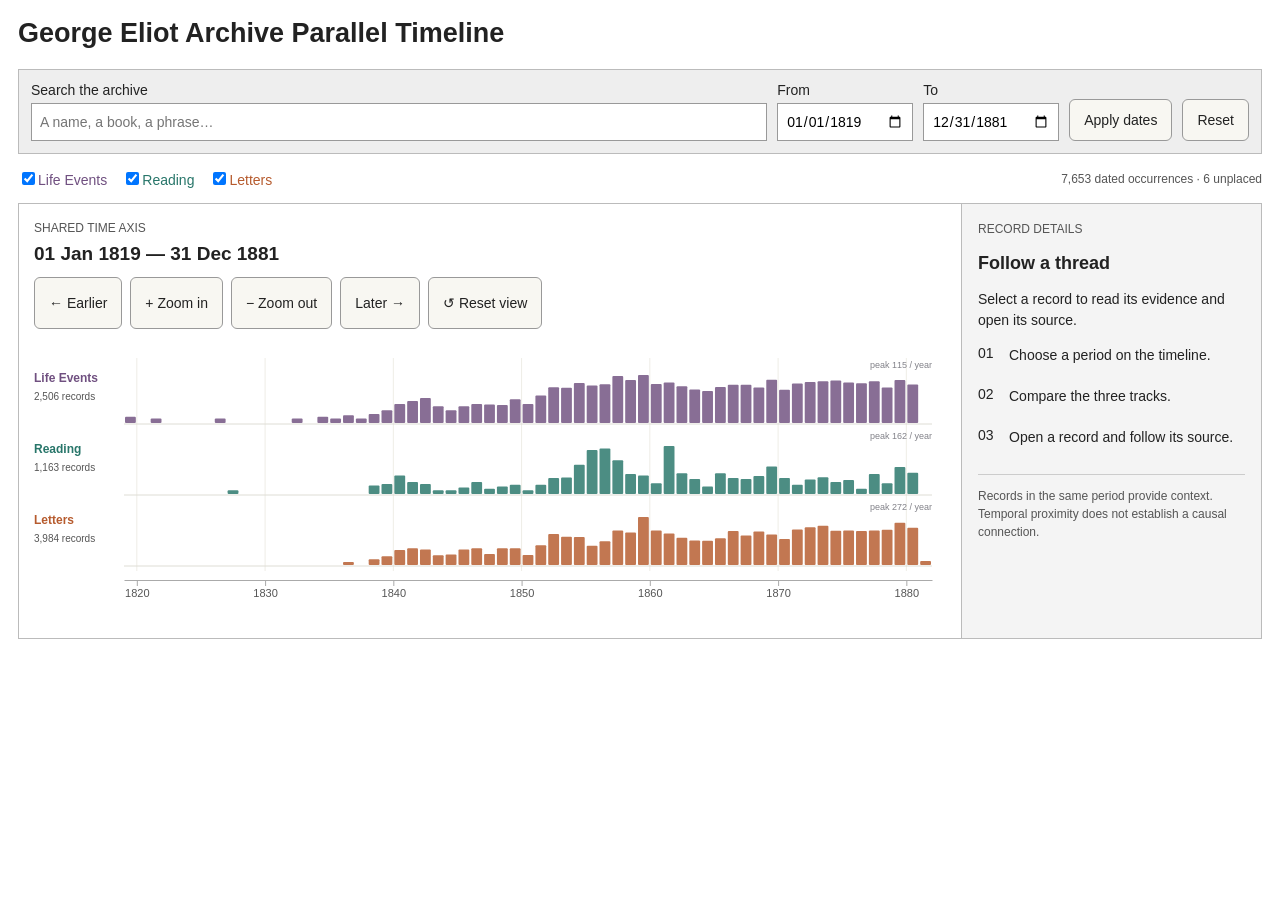
==== Parallel_Timeline/timeline.html @ 77483c2c "Add files via upload" ====
<!doctype html>
<html lang="en">
<head>
  <meta charset="utf-8"><meta name="viewport" content="width=device-width, initial-scale=1">
  <title>George Eliot Archive Parallel Timeline</title>
  <link rel="icon" href="data:,">
  <link rel="stylesheet" href="styles.css">
  <script src="vendor/d3.v7.min.js" defer></script>
  <script src="timeline.js" defer></script>
</head>
<body>
<main>
<h1>George Eliot Archive Parallel Timeline</h1>
  <section class="toolbar" aria-label="Timeline controls">
    <label class="search-label">Search the archive<input id="search" type="search" placeholder="A name, a book, a phrase…" autocomplete="off"></label>
    <label>From<input id="from" type="date"></label>
    <label>To<input id="to" type="date"></label>
    <button id="apply">Apply dates</button><button id="reset" class="secondary">Reset</button>
  </section>
  <div class="filter-row">
    <fieldset class="tracks"><legend class="sr-only">Visible tracks</legend>
      <label class="life"><input type="checkbox" name="track" value="life" checked>Life Events</label>
      <label class="reading"><input type="checkbox" name="track" value="reading" checked>Reading</label>
      <label class="letters"><input type="checkbox" name="track" value="letters" checked>Letters</label>
    </fieldset>
    <p id="status" role="status" aria-live="polite">Loading source records…</p>
  </div>
  <div id="error" role="alert" hidden></div>
  <section class="workspace">
    <div class="chart-column">
      <div class="chart-heading"><div><p class="eyebrow">SHARED TIME AXIS</p><h2 id="range-label">Loading…</h2></div>
        <div class="navigation" aria-label="Zoom and pan"><button id="pan-left" title="Earlier period" aria-label="Earlier period">← Earlier</button><button id="zoom-in" title="Zoom in" aria-label="Zoom in">+ Zoom in</button><button id="zoom-out" title="Zoom out" aria-label="Zoom out">− Zoom out</button><button id="pan-right" title="Later period" aria-label="Later period">Later →</button><button id="reset-view">↺ Reset view</button></div>
      </div>
      <div id="timeline" aria-label="Three-track timeline"></div>
    </div>
    <aside id="details" aria-label="Selected record details" tabindex="-1">
      <p class="eyebrow">RECORD DETAILS</p><h2>Follow a thread</h2><p>Select a record to read its evidence and open its source.</p>
      <div class="empty-detail"><span>01</span><p>Choose a period on the timeline.</p><span>02</span><p>Compare the three tracks.</p><span>03</span><p>Open a record and follow its source.</p></div>
      <p class="detail-note">Records in the same period provide context. Temporal proximity does not establish a causal connection.</p>
    </aside>
  </section>
</main>
<noscript>This visualization requires JavaScript.</noscript>
</body></html>
---- Parallel_Timeline/styles.css ----
*{box-sizing:border-box}body{margin:0;font:14px Arial,sans-serif;color:#222;background:#fff}main{padding:18px;max-width:1600px;margin:auto}h1{font-size:27px;margin:0 0 20px}h2{font-size:19px}p{line-height:1.5}.toolbar{display:flex;gap:10px;align-items:end;flex-wrap:wrap;padding:12px;background:#eee;border:1px solid #bbb}.toolbar label{display:flex;flex-direction:column;gap:5px}.search-label{flex:1;min-width:200px}input[type=search],input[type=date]{font:inherit;padding:8px;min-height:38px;border:1px solid #999;max-width:100%}button{font:inherit;background:#f8f7f2;color:#222;border:1px solid #999;border-radius:6px;padding:10px 14px;cursor:pointer;min-height:42px}button:hover{background:#e6e6e6}button:focus-visible,input:focus-visible,a:focus-visible,[tabindex]:focus-visible{outline:3px solid #2864b4;outline-offset:2px}.filter-row{display:flex;justify-content:space-between;gap:12px;flex-wrap:wrap;align-items:center;margin:15px 0}.tracks{border:0;display:flex;gap:15px;padding:0;margin:0;flex-wrap:wrap}.life{color:#705080}.reading{color:#28766a}.letters{color:#b65b2e}#status{margin:0;color:#555;font-size:12px}.workspace{display:grid;grid-template-columns:minmax(0,1fr) 300px;border:1px solid #bbb}.chart-column{padding:15px;min-width:0}.chart-heading{display:flex;flex-direction:column;align-items:flex-start;gap:12px;margin-bottom:12px}.chart-heading h2{margin:0}.eyebrow{font-size:12px;color:#555;margin:0 0 6px}.navigation{display:flex;flex-wrap:wrap;gap:8px}.navigation button{min-height:52px}#timeline svg{width:100%;display:block;touch-action:none}.axis text{fill:#555;font-size:11px}.axis line,.axis path{stroke:#aaa}.lane-label{font-size:12px;font-weight:bold}.lane-count{font-size:10px;fill:#555}.mark{cursor:pointer}.mark:hover{filter:brightness(.7)}#details{padding:16px;background:#f4f4f4;border-left:1px solid #bbb;max-height:600px;overflow:auto;overflow-wrap:anywhere}#details h2{font-size:18px}.detail-meta,.detail-note,.source-note{font-size:12px;color:#555}.detail-note{border-top:1px solid #ccc;padding-top:12px}.source-link{display:block;color:#164ca0;margin:10px 0;overflow-wrap:anywhere}.description{white-space:pre-wrap}.badge{display:inline-block;font-size:12px;border:1px solid currentColor;padding:4px}.empty-detail{display:grid;grid-template-columns:25px 1fr;gap:6px}.empty-detail p{margin-top:0}.sr-only{position:absolute;width:1px;height:1px;overflow:hidden;clip:rect(0,0,0,0)}#error{background:#ffe7e7;padding:12px;margin-bottom:12px}@media(max-width:800px){main{padding:12px}.workspace{grid-template-columns:1fr}#details{border-left:0;border-top:1px solid #bbb;max-height:450px}.chart-column{padding:10px}.search-label{flex-basis:100%}h1{font-size:23px}.navigation{gap:6px}.navigation button{font-size:13px;padding:8px 10px}}
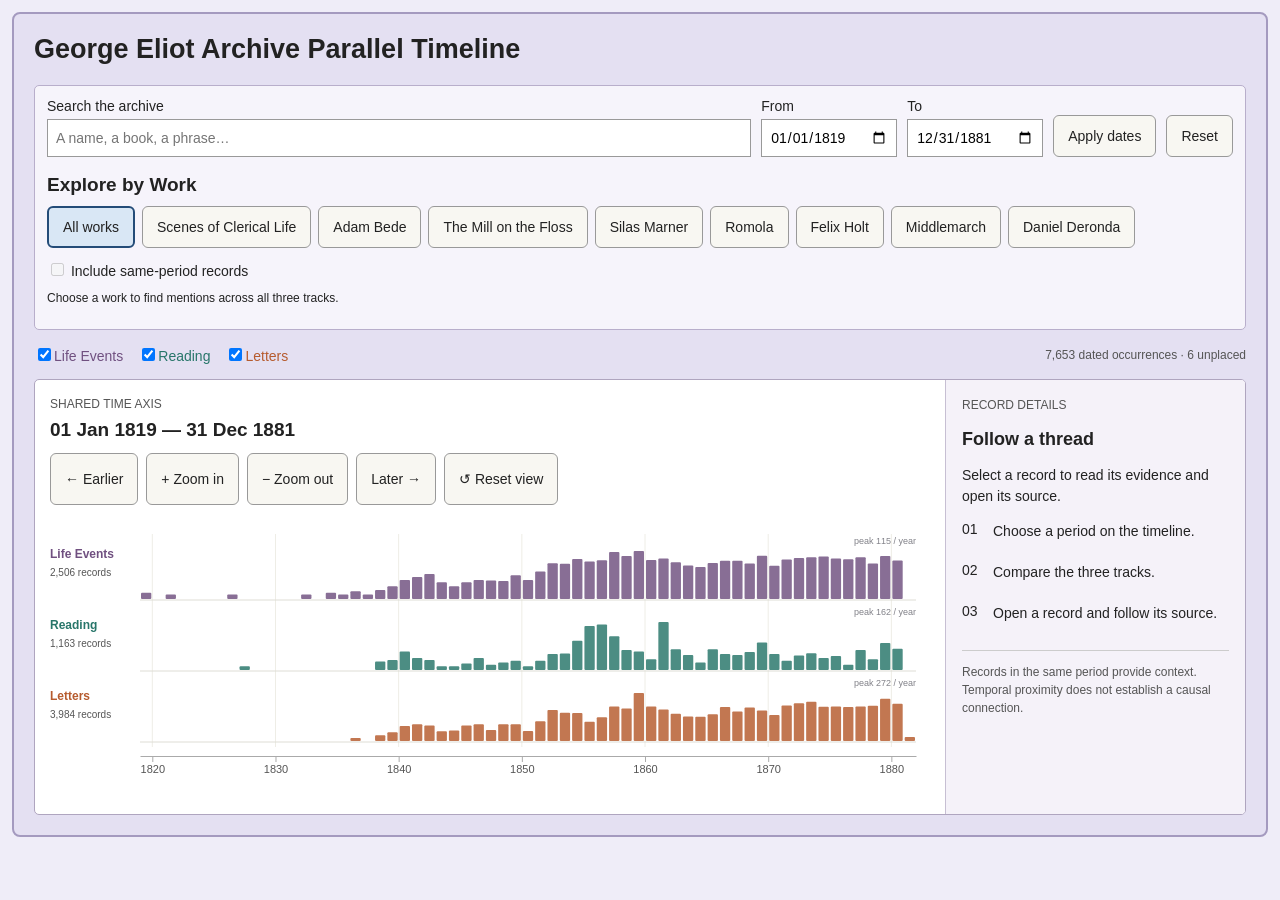
==== commit 0660ca7a: "Add files via upload" ====
--- a/Parallel_Timeline/timeline.html
+++ b/Parallel_Timeline/timeline.html
@@ -11,11 +11,20 @@
 <body>
 <main>
 <h1>George Eliot Archive Parallel Timeline</h1>
-  <section class="toolbar" aria-label="Timeline controls">
+  <section class="control-card" aria-label="Search and explore by work">
+  <div class="toolbar" aria-label="Timeline controls">
     <label class="search-label">Search the archive<input id="search" type="search" placeholder="A name, a book, a phrase…" autocomplete="off"></label>
     <label>From<input id="from" type="date"></label>
     <label>To<input id="to" type="date"></label>
     <button id="apply">Apply dates</button><button id="reset" class="secondary">Reset</button>
+  </div>
+  <div class="work-controls">
+    <h2>Explore by Work</h2>
+    <div id="work-buttons" class="work-buttons" aria-label="Filter by literary work"></div>
+    <label><input id="same-period" type="checkbox" disabled> Include same-period records</label>
+    <p id="work-note">Choose a work to find mentions across all three tracks.</p>
+    <p id="work-summary" role="status" aria-live="polite"></p>
+  </div>
   </section>
   <div class="filter-row">
     <fieldset class="tracks"><legend class="sr-only">Visible tracks</legend>
--- a/Parallel_Timeline/styles.css
+++ b/Parallel_Timeline/styles.css
@@ -1 +1,12 @@
 *{box-sizing:border-box}body{margin:0;font:14px Arial,sans-serif;color:#222;background:#fff}main{padding:18px;max-width:1600px;margin:auto}h1{font-size:27px;margin:0 0 20px}h2{font-size:19px}p{line-height:1.5}.toolbar{display:flex;gap:10px;align-items:end;flex-wrap:wrap;padding:12px;background:#eee;border:1px solid #bbb}.toolbar label{display:flex;flex-direction:column;gap:5px}.search-label{flex:1;min-width:200px}input[type=search],input[type=date]{font:inherit;padding:8px;min-height:38px;border:1px solid #999;max-width:100%}button{font:inherit;background:#f8f7f2;color:#222;border:1px solid #999;border-radius:6px;padding:10px 14px;cursor:pointer;min-height:42px}button:hover{background:#e6e6e6}button:focus-visible,input:focus-visible,a:focus-visible,[tabindex]:focus-visible{outline:3px solid #2864b4;outline-offset:2px}.filter-row{display:flex;justify-content:space-between;gap:12px;flex-wrap:wrap;align-items:center;margin:15px 0}.tracks{border:0;display:flex;gap:15px;padding:0;margin:0;flex-wrap:wrap}.life{color:#705080}.reading{color:#28766a}.letters{color:#b65b2e}#status{margin:0;color:#555;font-size:12px}.workspace{display:grid;grid-template-columns:minmax(0,1fr) 300px;border:1px solid #bbb}.chart-column{padding:15px;min-width:0}.chart-heading{display:flex;flex-direction:column;align-items:flex-start;gap:12px;margin-bottom:12px}.chart-heading h2{margin:0}.eyebrow{font-size:12px;color:#555;margin:0 0 6px}.navigation{display:flex;flex-wrap:wrap;gap:8px}.navigation button{min-height:52px}#timeline svg{width:100%;display:block;touch-action:none}.axis text{fill:#555;font-size:11px}.axis line,.axis path{stroke:#aaa}.lane-label{font-size:12px;font-weight:bold}.lane-count{font-size:10px;fill:#555}.mark{cursor:pointer}.mark:hover{filter:brightness(.7)}#details{padding:16px;background:#f4f4f4;border-left:1px solid #bbb;max-height:600px;overflow:auto;overflow-wrap:anywhere}#details h2{font-size:18px}.detail-meta,.detail-note,.source-note{font-size:12px;color:#555}.detail-note{border-top:1px solid #ccc;padding-top:12px}.source-link{display:block;color:#164ca0;margin:10px 0;overflow-wrap:anywhere}.description{white-space:pre-wrap}.badge{display:inline-block;font-size:12px;border:1px solid currentColor;padding:4px}.empty-detail{display:grid;grid-template-columns:25px 1fr;gap:6px}.empty-detail p{margin-top:0}.sr-only{position:absolute;width:1px;height:1px;overflow:hidden;clip:rect(0,0,0,0)}#error{background:#ffe7e7;padding:12px;margin-bottom:12px}@media(max-width:800px){main{padding:12px}.workspace{grid-template-columns:1fr}#details{border-left:0;border-top:1px solid #bbb;max-height:450px}.chart-column{padding:10px}.search-label{flex-basis:100%}h1{font-size:23px}.navigation{gap:6px}.navigation button{font-size:13px;padding:8px 10px}}
+
+.control-card{border:1px solid #bbb;background:#eee;margin-bottom:15px}.control-card .toolbar{border:0}.work-controls{padding:0 12px 12px}.work-controls h2{margin:5px 0 10px}.work-buttons{display:flex;gap:7px;flex-wrap:wrap;margin-bottom:12px}.work-buttons button[aria-pressed="true"]{background:#d9e7f5;border:2px solid #244c78}.work-controls p{font-size:12px;margin:10px 0 0}.work-relation{font-weight:bold;color:#244c78}
+
+/* A visible frame separates the visualization from the surrounding Omeka page. */
+body{background:#efedf8;padding:12px;min-height:100vh}
+main{background:#e4e0f2;border:2px solid #a49abf;border-radius:8px;padding:20px;margin:0 auto}
+.control-card{background:#f6f4fb;border-color:#b8aecb;border-radius:5px}
+.control-card .toolbar{background:transparent}
+.workspace{background:#fff;border-color:#afa5bf;border-radius:5px;overflow:hidden}
+#details{background:#f5f2f9;border-color:#c7bfd3}
+@media(max-width:800px){body{padding:6px}main{padding:12px;border-radius:5px}}
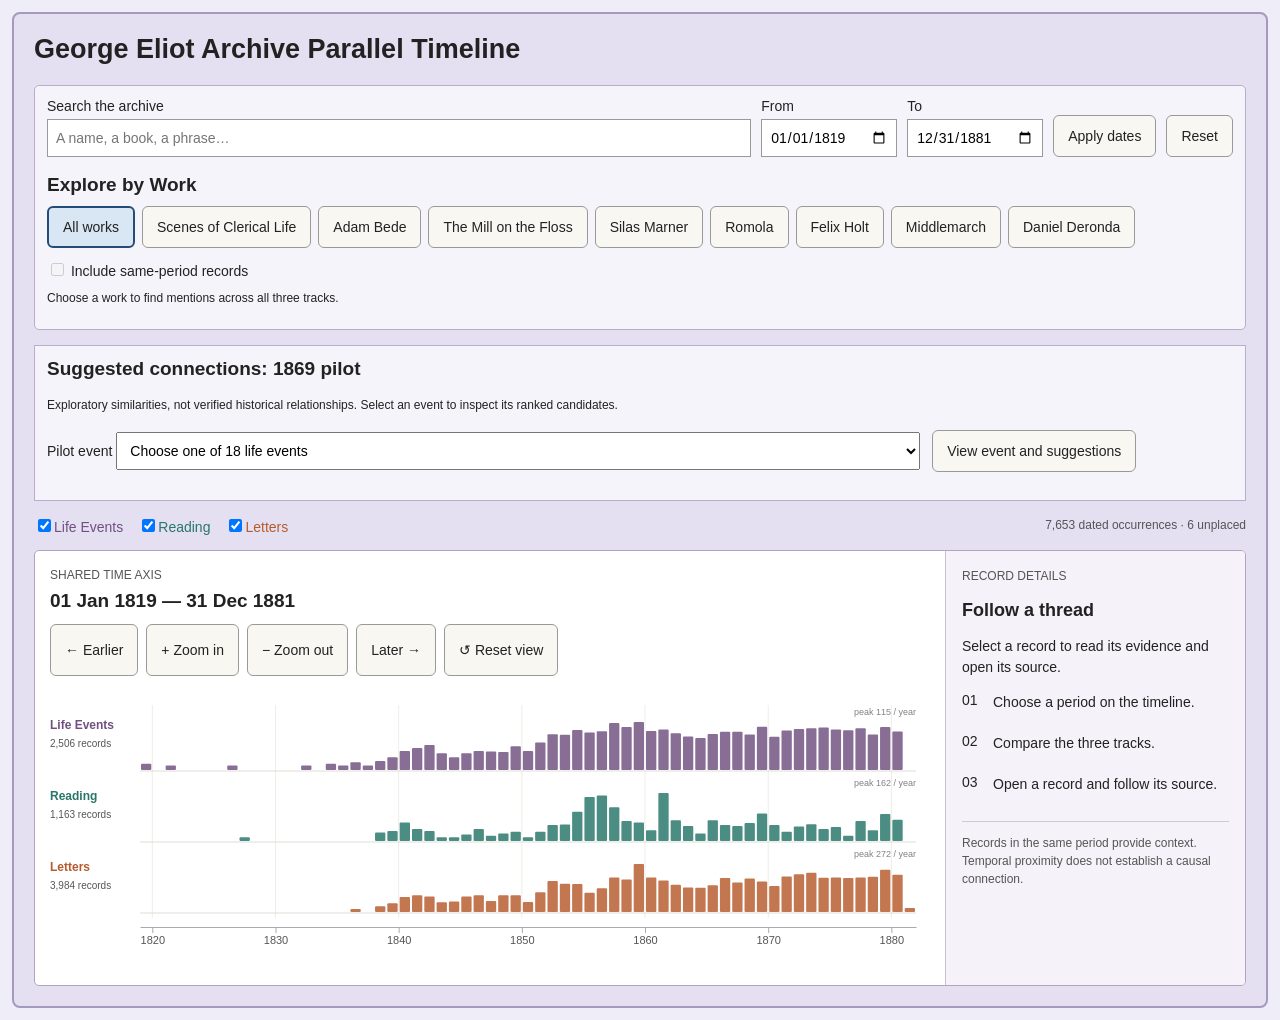
==== commit f5562690: "Add files via upload" ====
--- a/Parallel_Timeline/timeline.html
+++ b/Parallel_Timeline/timeline.html
@@ -26,6 +26,14 @@
     <p id="work-summary" role="status" aria-live="polite"></p>
   </div>
   </section>
+  <section class="pilot-controls" aria-label="Semantic similarity pilot">
+    <h2>Suggested connections: 1869 pilot</h2>
+    <p>Exploratory similarities, not verified historical relationships. Select an event to inspect its ranked candidates.</p>
+    <label for="pilot-event">Pilot event</label>
+    <select id="pilot-event"><option value="">Choose one of 18 life events</option></select>
+    <button id="open-pilot" type="button">View event and suggestions</button>
+    <p id="pilot-status" role="status"></p>
+  </section>
   <div class="filter-row">
     <fieldset class="tracks"><legend class="sr-only">Visible tracks</legend>
       <label class="life"><input type="checkbox" name="track" value="life" checked>Life Events</label>
--- a/Parallel_Timeline/styles.css
+++ b/Parallel_Timeline/styles.css
@@ -10,3 +10,5 @@
 .workspace{background:#fff;border-color:#afa5bf;border-radius:5px;overflow:hidden}
 #details{background:#f5f2f9;border-color:#c7bfd3}
 @media(max-width:800px){body{padding:6px}main{padding:12px;border-radius:5px}}
+
+.pilot-controls{background:#f6f4fb;border:1px solid #b8aecb;padding:12px;margin:14px 0}.pilot-controls h2{margin-top:0}.pilot-controls p{font-size:12px}.pilot-controls select{max-width:100%;padding:9px;font:inherit;margin:6px 8px 6px 0}.semantic-results{border-top:2px solid #aaa;margin-top:20px;padding-top:12px}.semantic-candidate{border:1px solid #bbb;background:white;padding:10px;margin:10px 0}.semantic-candidate h4{margin:0 0 8px}.semantic-candidate p{font-size:12px}
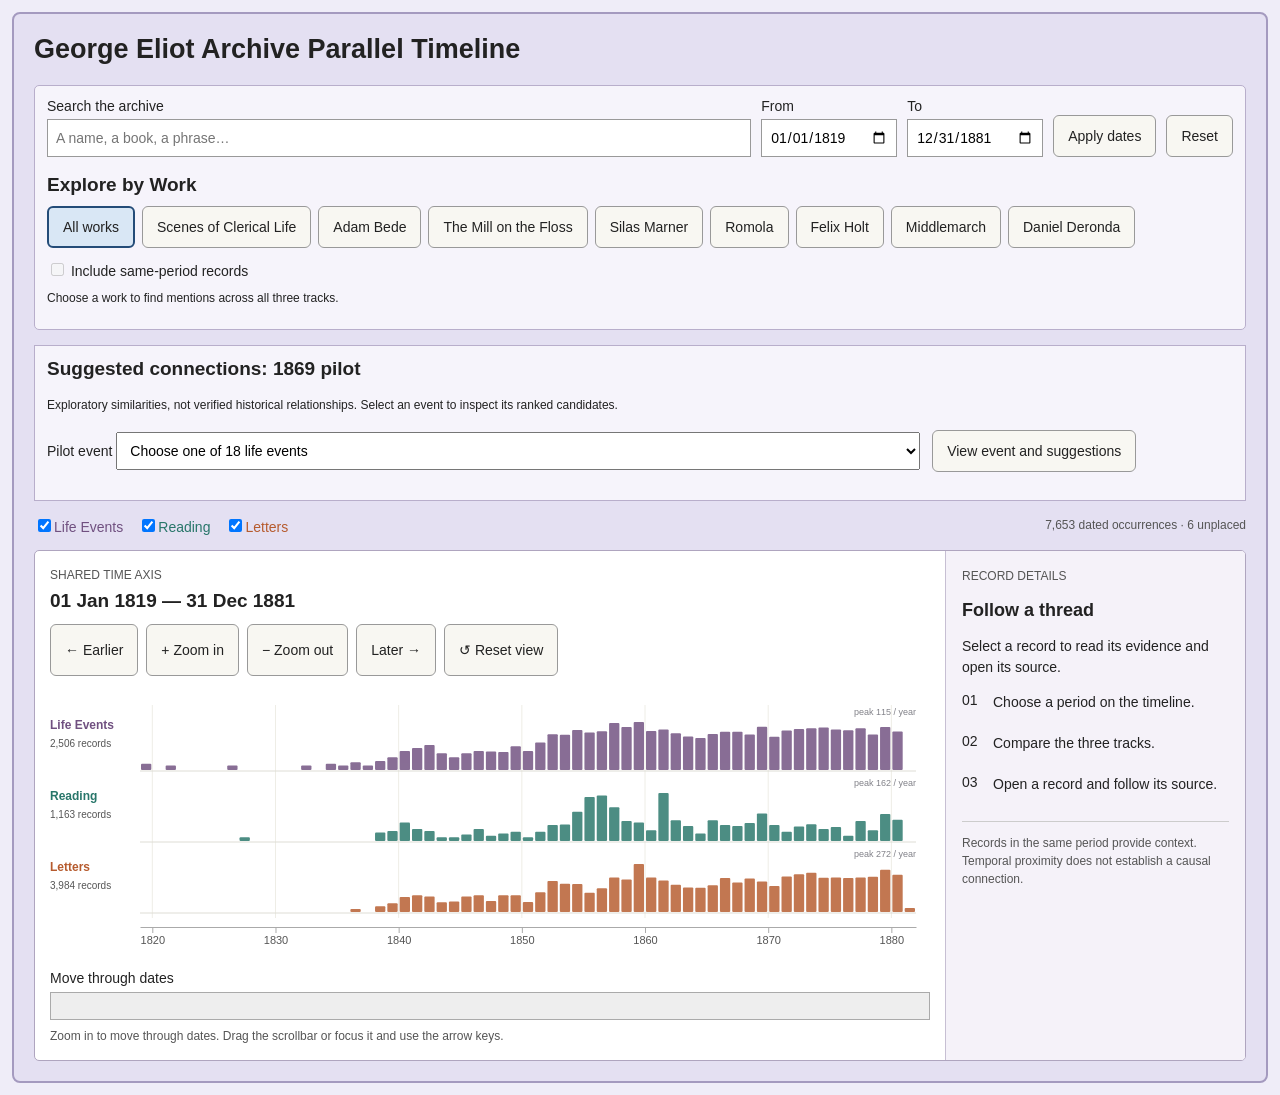
==== commit e078c8b2: "Add files via upload" ====
--- a/Parallel_Timeline/timeline.html
+++ b/Parallel_Timeline/timeline.html
@@ -49,6 +49,9 @@
         <div class="navigation" aria-label="Zoom and pan"><button id="pan-left" title="Earlier period" aria-label="Earlier period">← Earlier</button><button id="zoom-in" title="Zoom in" aria-label="Zoom in">+ Zoom in</button><button id="zoom-out" title="Zoom out" aria-label="Zoom out">− Zoom out</button><button id="pan-right" title="Later period" aria-label="Later period">Later →</button><button id="reset-view">↺ Reset view</button></div>
       </div>
       <div id="timeline" aria-label="Three-track timeline"></div>
+      <label for="date-scroll">Move through dates</label>
+      <div id="date-scroll" tabindex="0" role="region" aria-label="Scroll horizontally through dates"><div id="date-scroll-space"></div></div>
+      <p class="scroll-note">Zoom in to move through dates. Drag the scrollbar or focus it and use the arrow keys.</p>
     </div>
     <aside id="details" aria-label="Selected record details" tabindex="-1">
       <p class="eyebrow">RECORD DETAILS</p><h2>Follow a thread</h2><p>Select a record to read its evidence and open its source.</p>
--- a/Parallel_Timeline/styles.css
+++ b/Parallel_Timeline/styles.css
@@ -12,3 +12,5 @@
 @media(max-width:800px){body{padding:6px}main{padding:12px;border-radius:5px}}
 
 .pilot-controls{background:#f6f4fb;border:1px solid #b8aecb;padding:12px;margin:14px 0}.pilot-controls h2{margin-top:0}.pilot-controls p{font-size:12px}.pilot-controls select{max-width:100%;padding:9px;font:inherit;margin:6px 8px 6px 0}.semantic-results{border-top:2px solid #aaa;margin-top:20px;padding-top:12px}.semantic-candidate{border:1px solid #bbb;background:white;padding:10px;margin:10px 0}.semantic-candidate h4{margin:0 0 8px}.semantic-candidate p{font-size:12px}
+
+#date-scroll{width:100%;overflow-x:scroll;overflow-y:hidden;height:28px;border:1px solid #aaa;background:#eee;margin-top:6px;scrollbar-color:#897ba8 #e8e4f1;scrollbar-width:auto}#date-scroll-space{height:1px;min-width:100%}.scroll-note{font-size:12px;color:#555;margin:7px 0 0}
